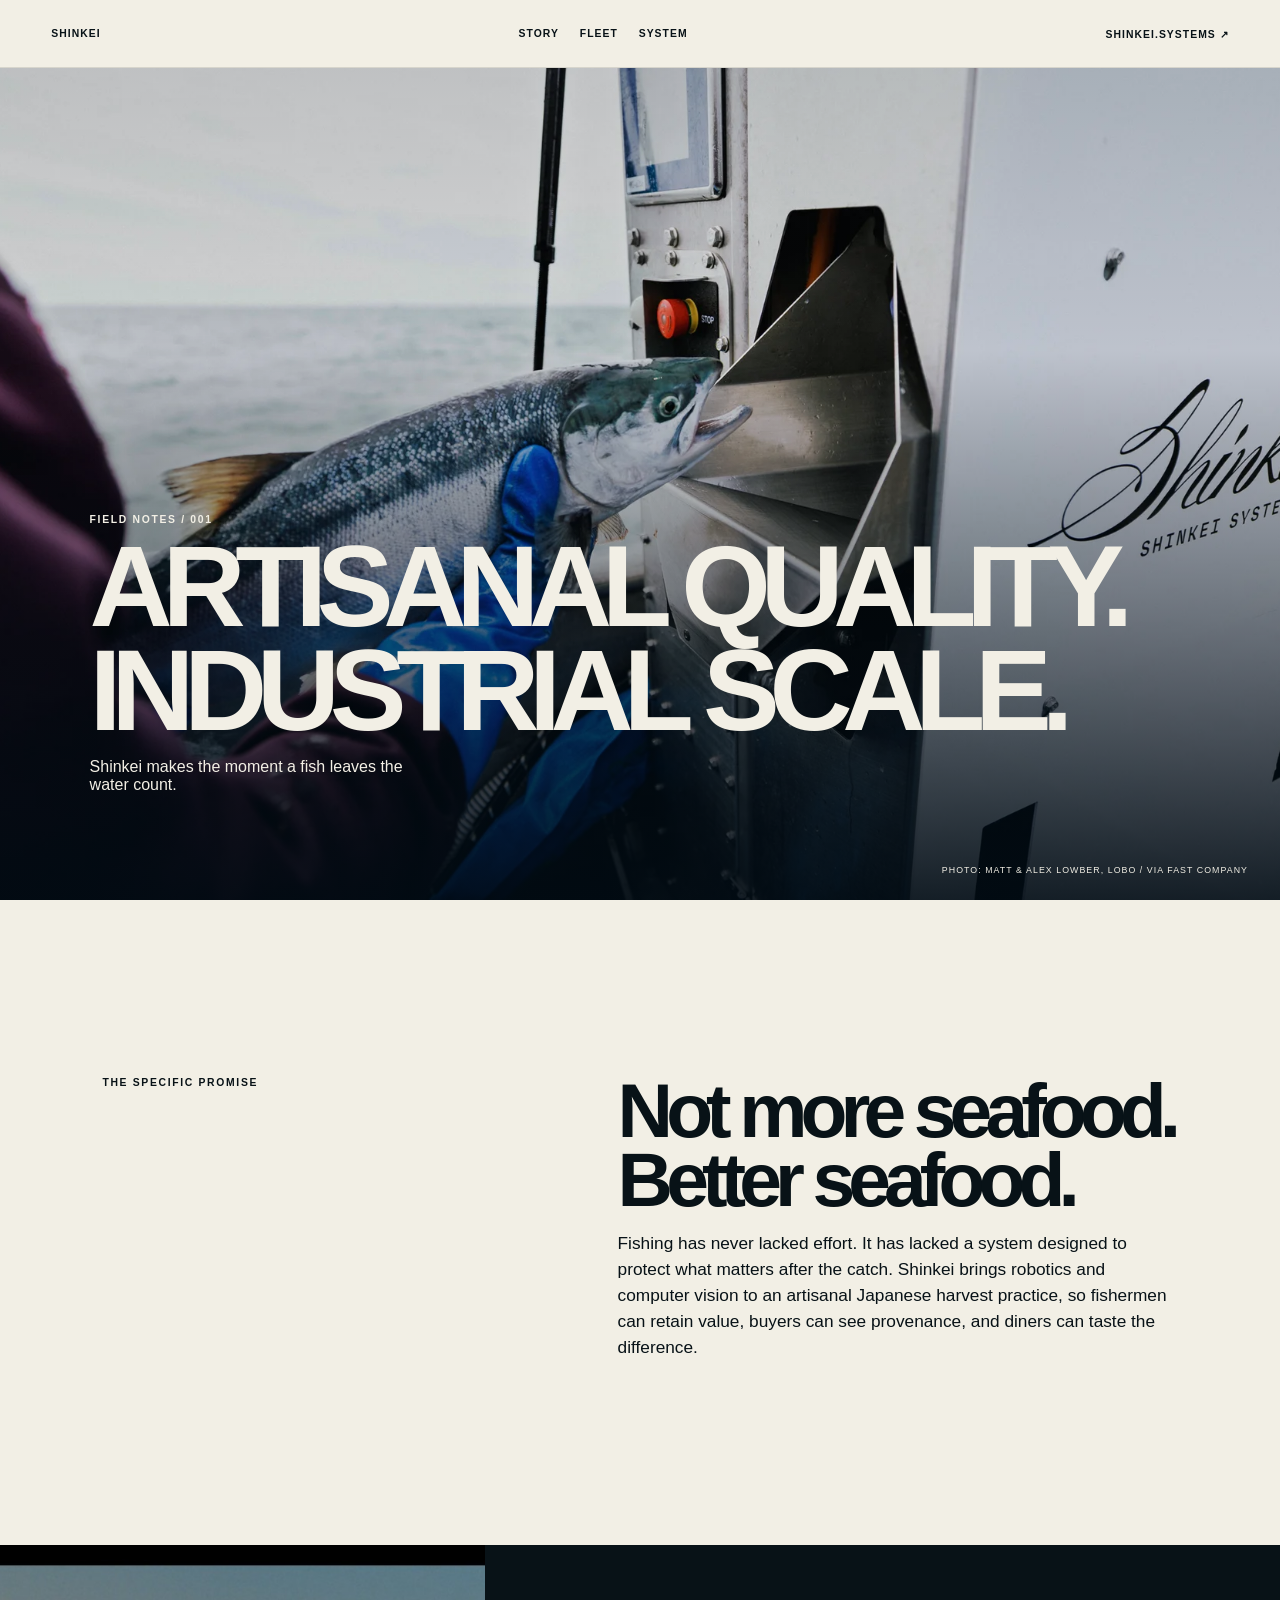
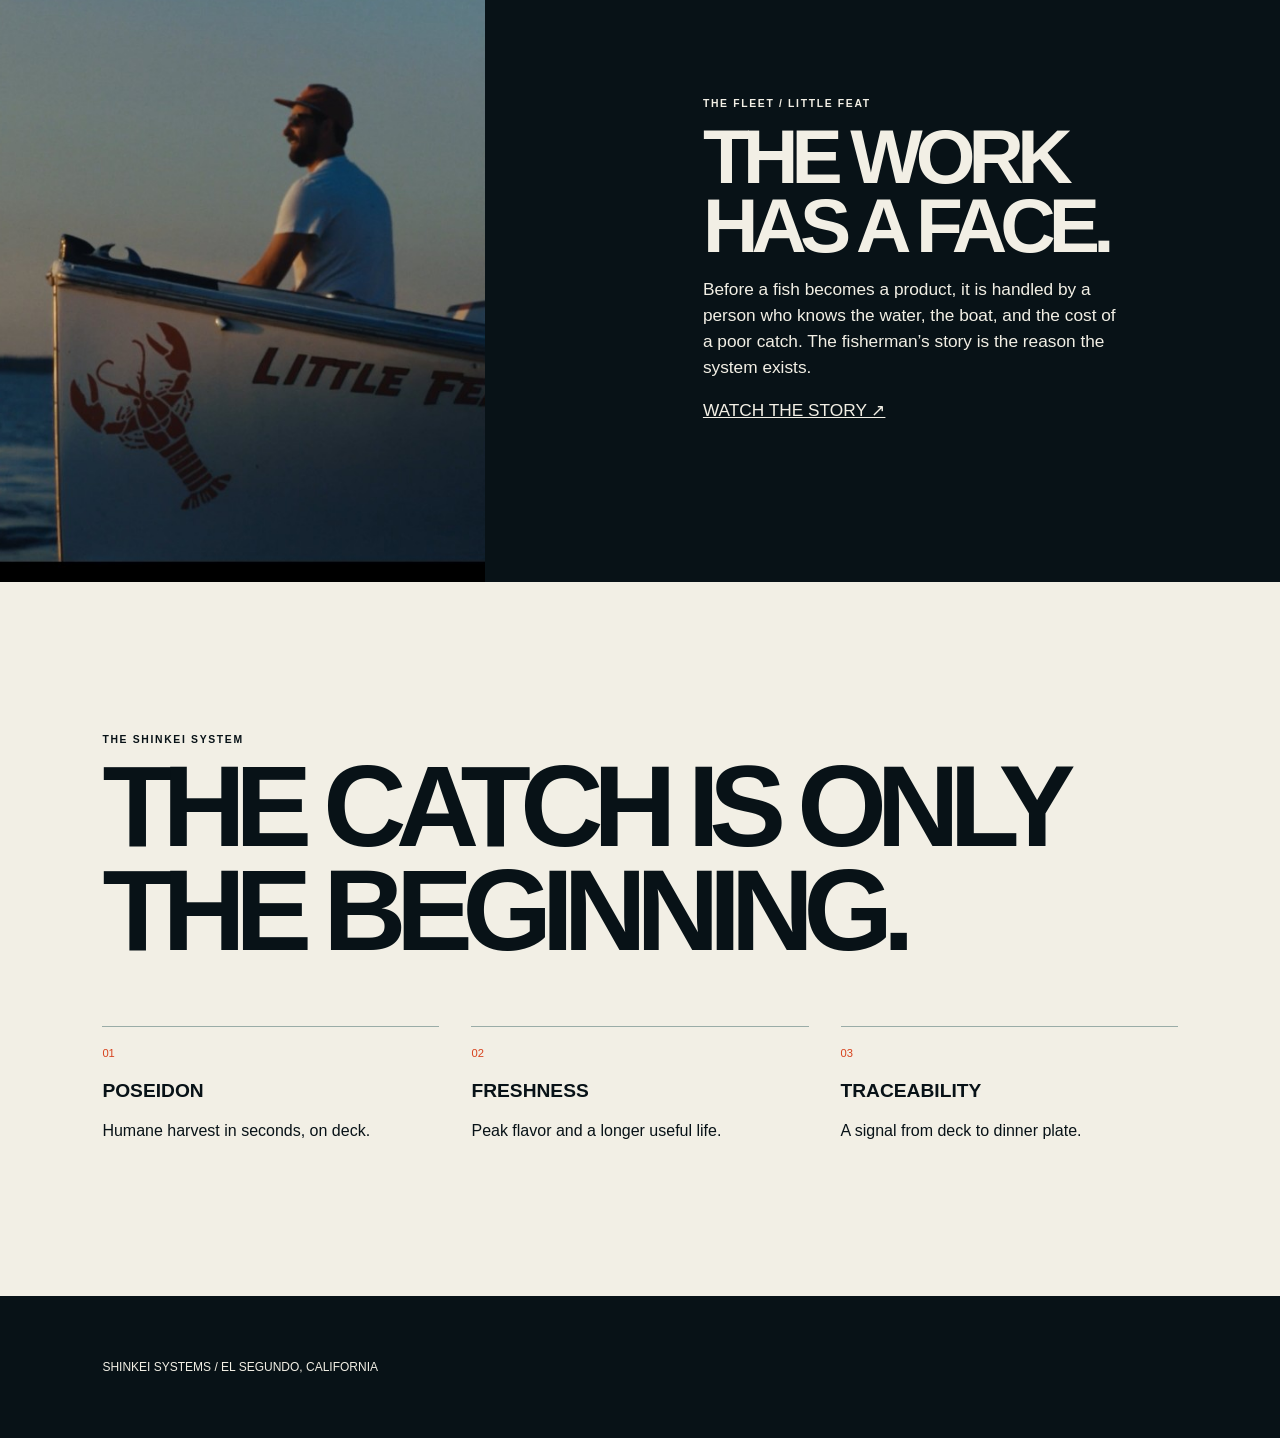
==== docs/index.html @ 066106db "Add static GitHub Pages site" ====
<!doctype html><html lang="en"><head><meta charset="utf-8"><meta name="viewport" content="width=device-width,initial-scale=1"><title>Shinkei Field Notes</title><style>html{scroll-behavior:smooth}*{box-sizing:border-box}body{margin:0;background:#f2efe5;color:#081217;font-family:Arial,sans-serif}a{color:inherit}.nav{height:68px;display:flex;align-items:center;justify-content:space-between;padding:0 4vw;border-bottom:1px solid #d7d5cc}.wordmark{font-weight:900;font-size:1.25rem;letter-spacing:-.09em;text-decoration:none}.nav a{font-size:.65rem;font-weight:bold;letter-spacing:.1em;text-decoration:none}.nav nav{display:flex;gap:1.3rem}.hero{min-height:calc(100vh - 68px);position:relative;color:#f2efe5;overflow:hidden}.hero img{position:absolute;width:100%;height:100%;object-fit:cover}.hero:after{content:"";position:absolute;inset:0;background:linear-gradient(0deg,rgba(1,11,19,.9),rgba(1,11,19,.08) 66%,rgba(1,11,19,.18))}.hero div{position:absolute;z-index:1;bottom:0;padding:0 7vw 7vw}.eyebrow{font-size:.65rem;font-weight:bold;letter-spacing:.16em}.hero h1,h2{font-size:clamp(3rem,9vw,10rem);line-height:.9;letter-spacing:-.09em;margin:.6rem 0;font-weight:900}.hero p{max-width:350px}.caption{position:absolute;z-index:1;right:2rem;bottom:1rem;font-size:.55rem;letter-spacing:.12em}.manifesto,.fisher{padding:13vw 8vw;display:grid;grid-template-columns:1fr 1.4fr;gap:9vw}.manifesto h2,.fisher h2{font-size:clamp(2.8rem,6vw,7rem)}.manifesto div,.fisher div{font-size:1.08rem;line-height:1.5;max-width:620px}.fisher{background:#081217;color:#f2efe5;padding:0;align-items:stretch}.fisher img{width:100%;height:100%;min-height:550px;object-fit:cover}.fisher div{padding:11vw 8vw}.proof{padding:11vw 8vw}.proof ol{list-style:none;padding:0;margin:4rem 0 0;display:grid;grid-template-columns:repeat(3,1fr);gap:2rem}.proof li{border-top:1px solid #9aaca7;padding-top:1rem}.proof span{color:#d7421d;font-size:.7rem}.proof h3{font-size:1.2rem}.footer{padding:4rem 8vw;background:#081217;color:#f2efe5;font-size:.75rem}@media(max-width:700px){.nav nav{display:none}.manifesto,.fisher{display:block;padding:5rem 1.5rem}.fisher{padding:0}.fisher img{min-height:340px}.fisher div{padding:4rem 1.5rem}.proof{padding:5rem 1.5rem}.proof ol{display:block}.proof li{margin:2rem 0}.caption{left:1.5rem;right:auto}}</style></head><body><header class="nav"><a class="wordmark" href="#top">SHINKEI</a><nav><a href="#story">STORY</a><a href="#fleet">FLEET</a><a href="#system">SYSTEM</a></nav><a href="https://shinkei.systems/">SHINKEI.SYSTEMS ↗</a></header><main><section class="hero" id="top"><img src="assets/hero.jpg" alt="A fisherman guides a salmon toward a Shinkei processing machine on deck."><div><p class="eyebrow">FIELD NOTES / 001</p><h1>ARTISANAL QUALITY.<br>INDUSTRIAL SCALE.</h1><p>Shinkei makes the moment a fish leaves the water count.</p></div><p class="caption">PHOTO: MATT &amp; ALEX LOWBER, LOBO / VIA FAST COMPANY</p></section><section class="manifesto" id="story"><p class="eyebrow">THE SPECIFIC PROMISE</p><div><h2>Not more seafood.<br>Better seafood.</h2><p>Fishing has never lacked effort. It has lacked a system designed to protect what matters after the catch. Shinkei brings robotics and computer vision to an artisanal Japanese harvest practice, so fishermen can retain value, buyers can see provenance, and diners can taste the difference.</p></div></section><section class="fisher" id="fleet"><img src="assets/little-feat.jpg" alt="A fisherman at the helm of Little Feat at sunset."><div><p class="eyebrow">THE FLEET / LITTLE FEAT</p><h2>THE WORK HAS A FACE.</h2><p>Before a fish becomes a product, it is handled by a person who knows the water, the boat, and the cost of a poor catch. The fisherman’s story is the reason the system exists.</p><p><a href="https://www.youtube.com/watch?v=gtQcduy-s-0">WATCH THE STORY ↗</a></p></div></section><section class="proof" id="system"><p class="eyebrow">THE SHINKEI SYSTEM</p><h2>THE CATCH IS ONLY<br>THE BEGINNING.</h2><ol><li><span>01</span><h3>POSEIDON</h3><p>Humane harvest in seconds, on deck.</p></li><li><span>02</span><h3>FRESHNESS</h3><p>Peak flavor and a longer useful life.</p></li><li><span>03</span><h3>TRACEABILITY</h3><p>A signal from deck to dinner plate.</p></li></ol></section></main><footer class="footer">SHINKEI SYSTEMS / EL SEGUNDO, CALIFORNIA</footer></body></html>
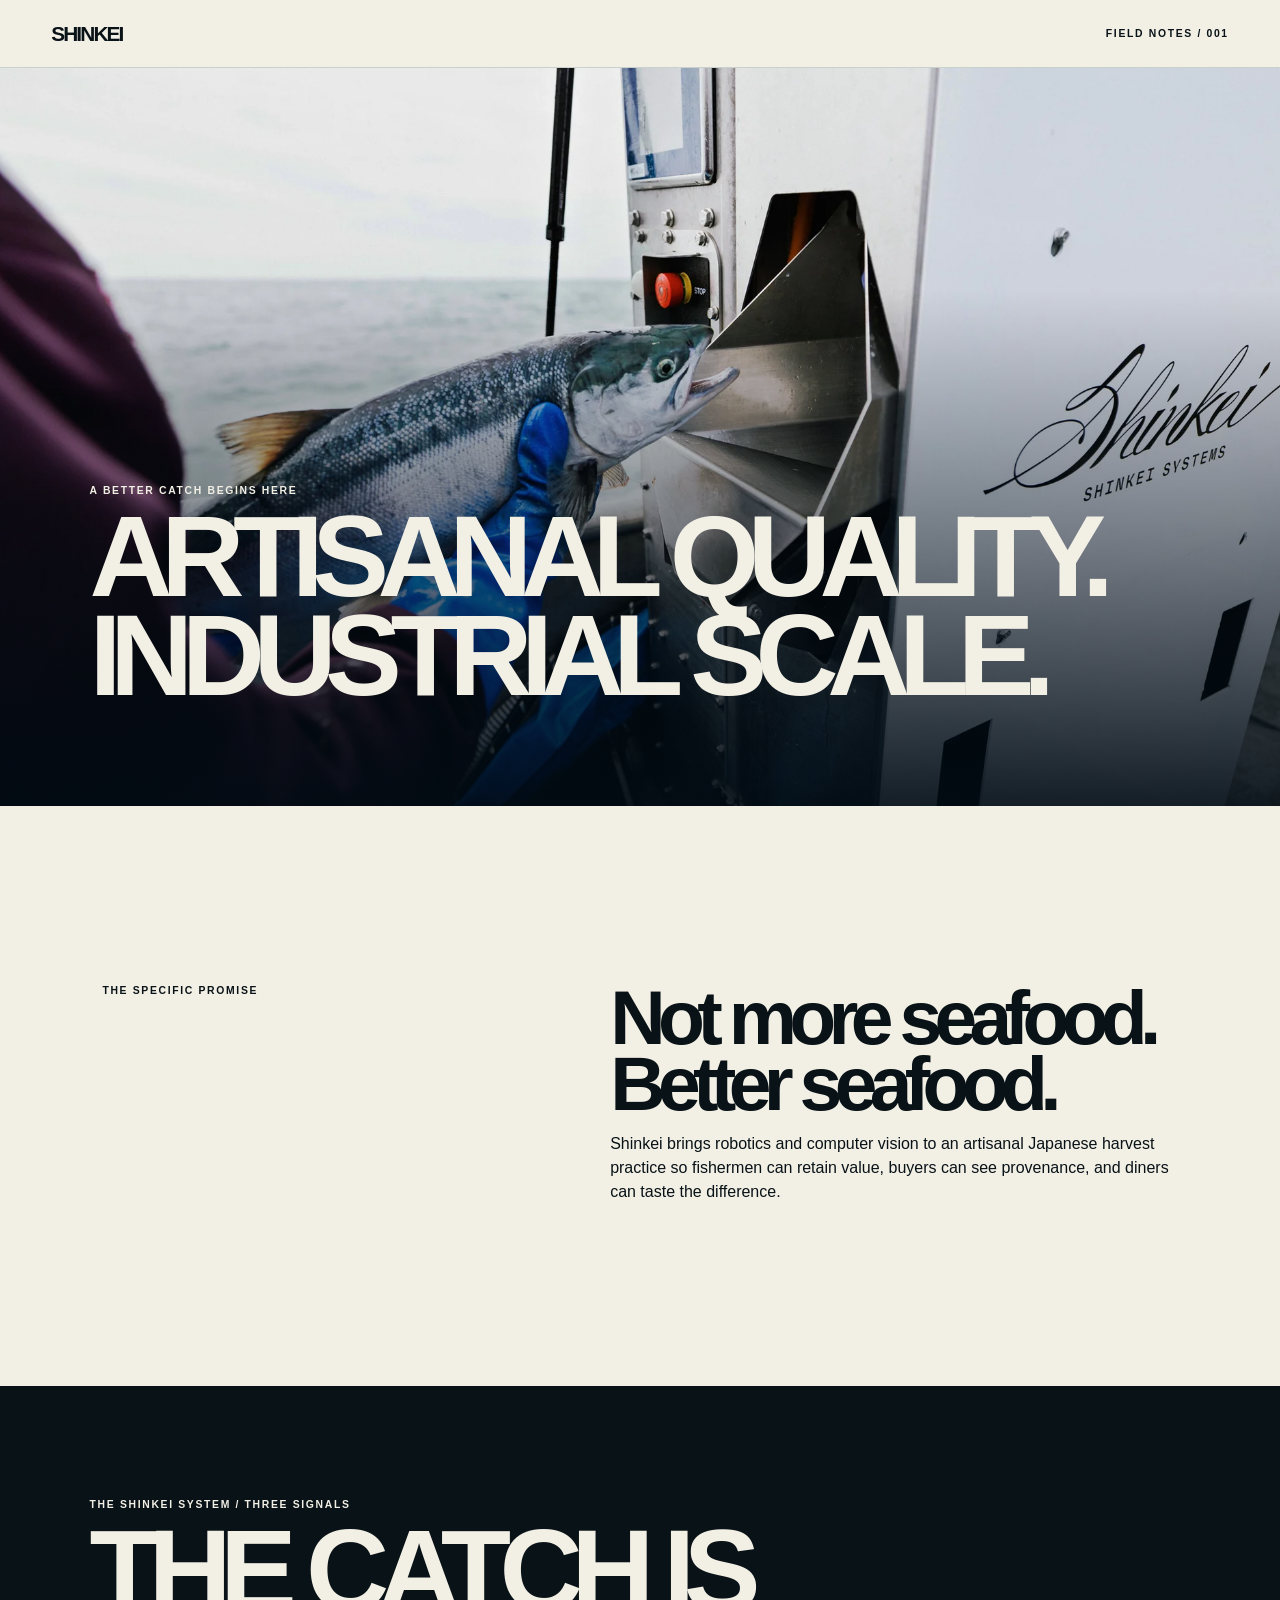
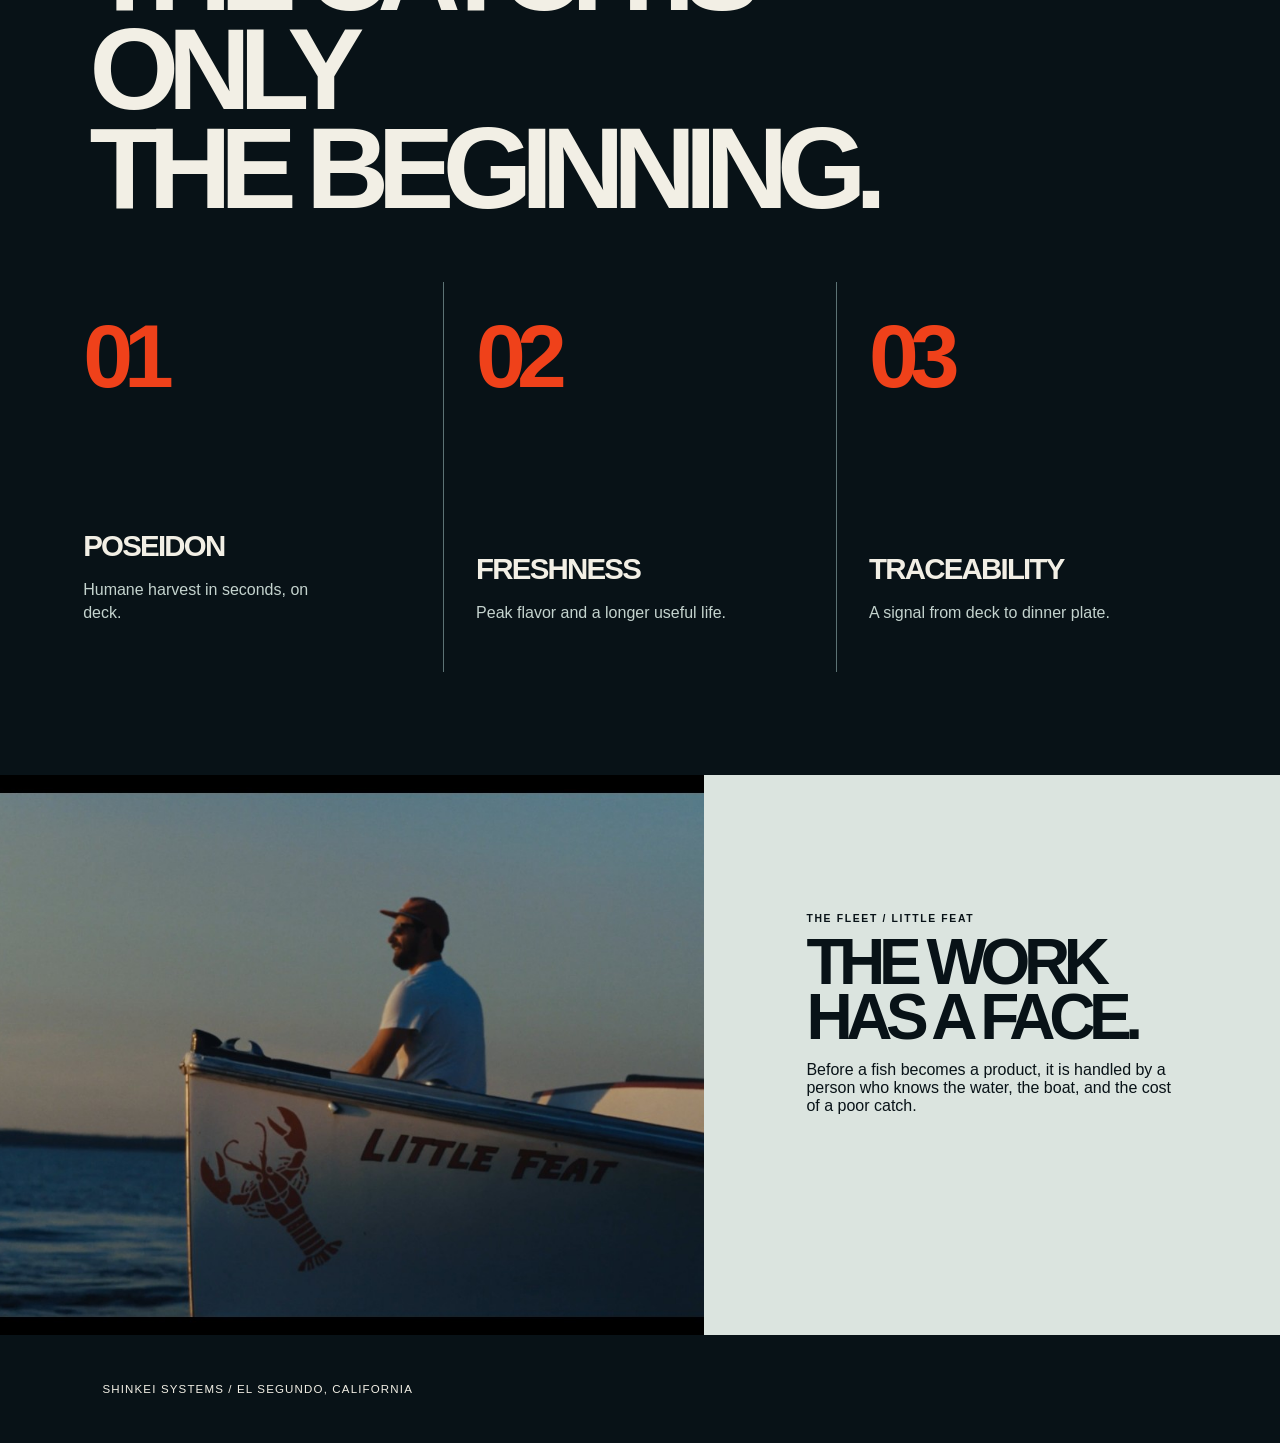
==== commit b3c27cdf: "Transform proof points into system signals" ====
--- a/docs/index.html
+++ b/docs/index.html
@@ -1 +1 @@
-<!doctype html><html lang="en"><head><meta charset="utf-8"><meta name="viewport" content="width=device-width,initial-scale=1"><title>Shinkei Field Notes</title><style>html{scroll-behavior:smooth}*{box-sizing:border-box}body{margin:0;background:#f2efe5;color:#081217;font-family:Arial,sans-serif}a{color:inherit}.nav{height:68px;display:flex;align-items:center;justify-content:space-between;padding:0 4vw;border-bottom:1px solid #d7d5cc}.wordmark{font-weight:900;font-size:1.25rem;letter-spacing:-.09em;text-decoration:none}.nav a{font-size:.65rem;font-weight:bold;letter-spacing:.1em;text-decoration:none}.nav nav{display:flex;gap:1.3rem}.hero{min-height:calc(100vh - 68px);position:relative;color:#f2efe5;overflow:hidden}.hero img{position:absolute;width:100%;height:100%;object-fit:cover}.hero:after{content:"";position:absolute;inset:0;background:linear-gradient(0deg,rgba(1,11,19,.9),rgba(1,11,19,.08) 66%,rgba(1,11,19,.18))}.hero div{position:absolute;z-index:1;bottom:0;padding:0 7vw 7vw}.eyebrow{font-size:.65rem;font-weight:bold;letter-spacing:.16em}.hero h1,h2{font-size:clamp(3rem,9vw,10rem);line-height:.9;letter-spacing:-.09em;margin:.6rem 0;font-weight:900}.hero p{max-width:350px}.caption{position:absolute;z-index:1;right:2rem;bottom:1rem;font-size:.55rem;letter-spacing:.12em}.manifesto,.fisher{padding:13vw 8vw;display:grid;grid-template-columns:1fr 1.4fr;gap:9vw}.manifesto h2,.fisher h2{font-size:clamp(2.8rem,6vw,7rem)}.manifesto div,.fisher div{font-size:1.08rem;line-height:1.5;max-width:620px}.fisher{background:#081217;color:#f2efe5;padding:0;align-items:stretch}.fisher img{width:100%;height:100%;min-height:550px;object-fit:cover}.fisher div{padding:11vw 8vw}.proof{padding:11vw 8vw}.proof ol{list-style:none;padding:0;margin:4rem 0 0;display:grid;grid-template-columns:repeat(3,1fr);gap:2rem}.proof li{border-top:1px solid #9aaca7;padding-top:1rem}.proof span{color:#d7421d;font-size:.7rem}.proof h3{font-size:1.2rem}.footer{padding:4rem 8vw;background:#081217;color:#f2efe5;font-size:.75rem}@media(max-width:700px){.nav nav{display:none}.manifesto,.fisher{display:block;padding:5rem 1.5rem}.fisher{padding:0}.fisher img{min-height:340px}.fisher div{padding:4rem 1.5rem}.proof{padding:5rem 1.5rem}.proof ol{display:block}.proof li{margin:2rem 0}.caption{left:1.5rem;right:auto}}</style></head><body><header class="nav"><a class="wordmark" href="#top">SHINKEI</a><nav><a href="#story">STORY</a><a href="#fleet">FLEET</a><a href="#system">SYSTEM</a></nav><a href="https://shinkei.systems/">SHINKEI.SYSTEMS ↗</a></header><main><section class="hero" id="top"><img src="assets/hero.jpg" alt="A fisherman guides a salmon toward a Shinkei processing machine on deck."><div><p class="eyebrow">FIELD NOTES / 001</p><h1>ARTISANAL QUALITY.<br>INDUSTRIAL SCALE.</h1><p>Shinkei makes the moment a fish leaves the water count.</p></div><p class="caption">PHOTO: MATT &amp; ALEX LOWBER, LOBO / VIA FAST COMPANY</p></section><section class="manifesto" id="story"><p class="eyebrow">THE SPECIFIC PROMISE</p><div><h2>Not more seafood.<br>Better seafood.</h2><p>Fishing has never lacked effort. It has lacked a system designed to protect what matters after the catch. Shinkei brings robotics and computer vision to an artisanal Japanese harvest practice, so fishermen can retain value, buyers can see provenance, and diners can taste the difference.</p></div></section><section class="fisher" id="fleet"><img src="assets/little-feat.jpg" alt="A fisherman at the helm of Little Feat at sunset."><div><p class="eyebrow">THE FLEET / LITTLE FEAT</p><h2>THE WORK HAS A FACE.</h2><p>Before a fish becomes a product, it is handled by a person who knows the water, the boat, and the cost of a poor catch. The fisherman’s story is the reason the system exists.</p><p><a href="https://www.youtube.com/watch?v=gtQcduy-s-0">WATCH THE STORY ↗</a></p></div></section><section class="proof" id="system"><p class="eyebrow">THE SHINKEI SYSTEM</p><h2>THE CATCH IS ONLY<br>THE BEGINNING.</h2><ol><li><span>01</span><h3>POSEIDON</h3><p>Humane harvest in seconds, on deck.</p></li><li><span>02</span><h3>FRESHNESS</h3><p>Peak flavor and a longer useful life.</p></li><li><span>03</span><h3>TRACEABILITY</h3><p>A signal from deck to dinner plate.</p></li></ol></section></main><footer class="footer">SHINKEI SYSTEMS / EL SEGUNDO, CALIFORNIA</footer></body></html>
+<!doctype html><html lang="en"><head><meta charset="utf-8"><meta name="viewport" content="width=device-width,initial-scale=1"><title>Shinkei Field Notes</title><style>*{box-sizing:border-box}body{margin:0;background:#f2efe5;color:#081217;font-family:Arial,sans-serif}.nav{height:68px;padding:0 4vw;display:flex;align-items:center;justify-content:space-between;border-bottom:1px solid #c8d1cc}.brand{font-weight:900;font-size:1.3rem;letter-spacing:-.09em}.hero{min-height:82vh;position:relative;color:#f2efe5;overflow:hidden}.hero img{position:absolute;width:100%;height:100%;object-fit:cover}.hero:after{content:"";position:absolute;inset:0;background:linear-gradient(0deg,rgba(1,11,19,.9),transparent 70%)}.copy{position:absolute;z-index:1;bottom:0;padding:7vw}.eyebrow{font-size:.65rem;font-weight:bold;letter-spacing:.16em}.hero h1,h2{font-size:clamp(3rem,9vw,10rem);line-height:.86;letter-spacing:-.1em;margin:.7rem 0;font-weight:900}.note{display:grid;grid-template-columns:1fr 1.4fr;gap:8vw;padding:13vw 8vw}.note h2{font-size:clamp(2.8rem,6vw,7rem)}.note p{line-height:1.5;max-width:620px}.proof{background:#081217;color:#f2efe5;padding:8vw 4vw}.proof header{padding:0 3vw}.proof h2{max-width:900px}.signals{display:grid;grid-template-columns:repeat(3,1fr);gap:1px;background:#5c7274;margin-top:4rem}.signal{position:relative;min-height:390px;padding:2rem;display:flex;flex-direction:column;justify-content:flex-end;background:#081217}.num{position:absolute;top:1.4rem;left:2rem;color:#ef411a;font-size:clamp(4rem,7vw,8rem);font-weight:900;letter-spacing:-.1em}.signal h3{margin:0;font-size:clamp(1.5rem,2.3vw,2.5rem);letter-spacing:-.06em}.signal p{max-width:250px;line-height:1.4;color:#c4d3ce}.fisher{display:grid;grid-template-columns:1.1fr .9fr;background:#dbe4df}.fisher img{width:100%;height:100%;min-height:560px;object-fit:cover}.fisher div{padding:10vw 8vw}.fisher h2{font-size:clamp(2.8rem,5vw,6rem)}.footer{padding:3rem 8vw;background:#081217;color:#f2efe5;font-size:.72rem;letter-spacing:.1em}@media(max-width:700px){.note,.fisher{display:block;padding:5rem 1.5rem}.fisher{padding:0}.fisher img{min-height:360px}.fisher div{padding:4rem 1.5rem}.proof{padding:5rem 1.5rem}.proof header{padding:0}.signals{display:block}.signal{min-height:260px;border-bottom:1px solid #5c7274}}</style></head><body><header class="nav"><b class="brand">SHINKEI</b><span class="eyebrow">FIELD NOTES / 001</span></header><main><section class="hero"><img src="assets/hero.jpg" alt="A fisherman guides salmon into a Shinkei machine on deck."><div class="copy"><p class="eyebrow">A BETTER CATCH BEGINS HERE</p><h1>ARTISANAL QUALITY.<br>INDUSTRIAL SCALE.</h1></div></section><section class="note"><p class="eyebrow">THE SPECIFIC PROMISE</p><div><h2>Not more seafood.<br>Better seafood.</h2><p>Shinkei brings robotics and computer vision to an artisanal Japanese harvest practice so fishermen can retain value, buyers can see provenance, and diners can taste the difference.</p></div></section><section class="proof"><header><p class="eyebrow">THE SHINKEI SYSTEM / THREE SIGNALS</p><h2>THE CATCH IS ONLY<br>THE BEGINNING.</h2></header><div class="signals"><article class="signal"><b class="num">01</b><h3>POSEIDON</h3><p>Humane harvest in seconds, on deck.</p></article><article class="signal"><b class="num">02</b><h3>FRESHNESS</h3><p>Peak flavor and a longer useful life.</p></article><article class="signal"><b class="num">03</b><h3>TRACEABILITY</h3><p>A signal from deck to dinner plate.</p></article></div></section><section class="fisher"><img src="assets/little-feat.jpg" alt="A fisherman at the helm of Little Feat at sunset."><div><p class="eyebrow">THE FLEET / LITTLE FEAT</p><h2>THE WORK HAS A FACE.</h2><p>Before a fish becomes a product, it is handled by a person who knows the water, the boat, and the cost of a poor catch.</p></div></section></main><footer class="footer">SHINKEI SYSTEMS / EL SEGUNDO, CALIFORNIA</footer></body></html>
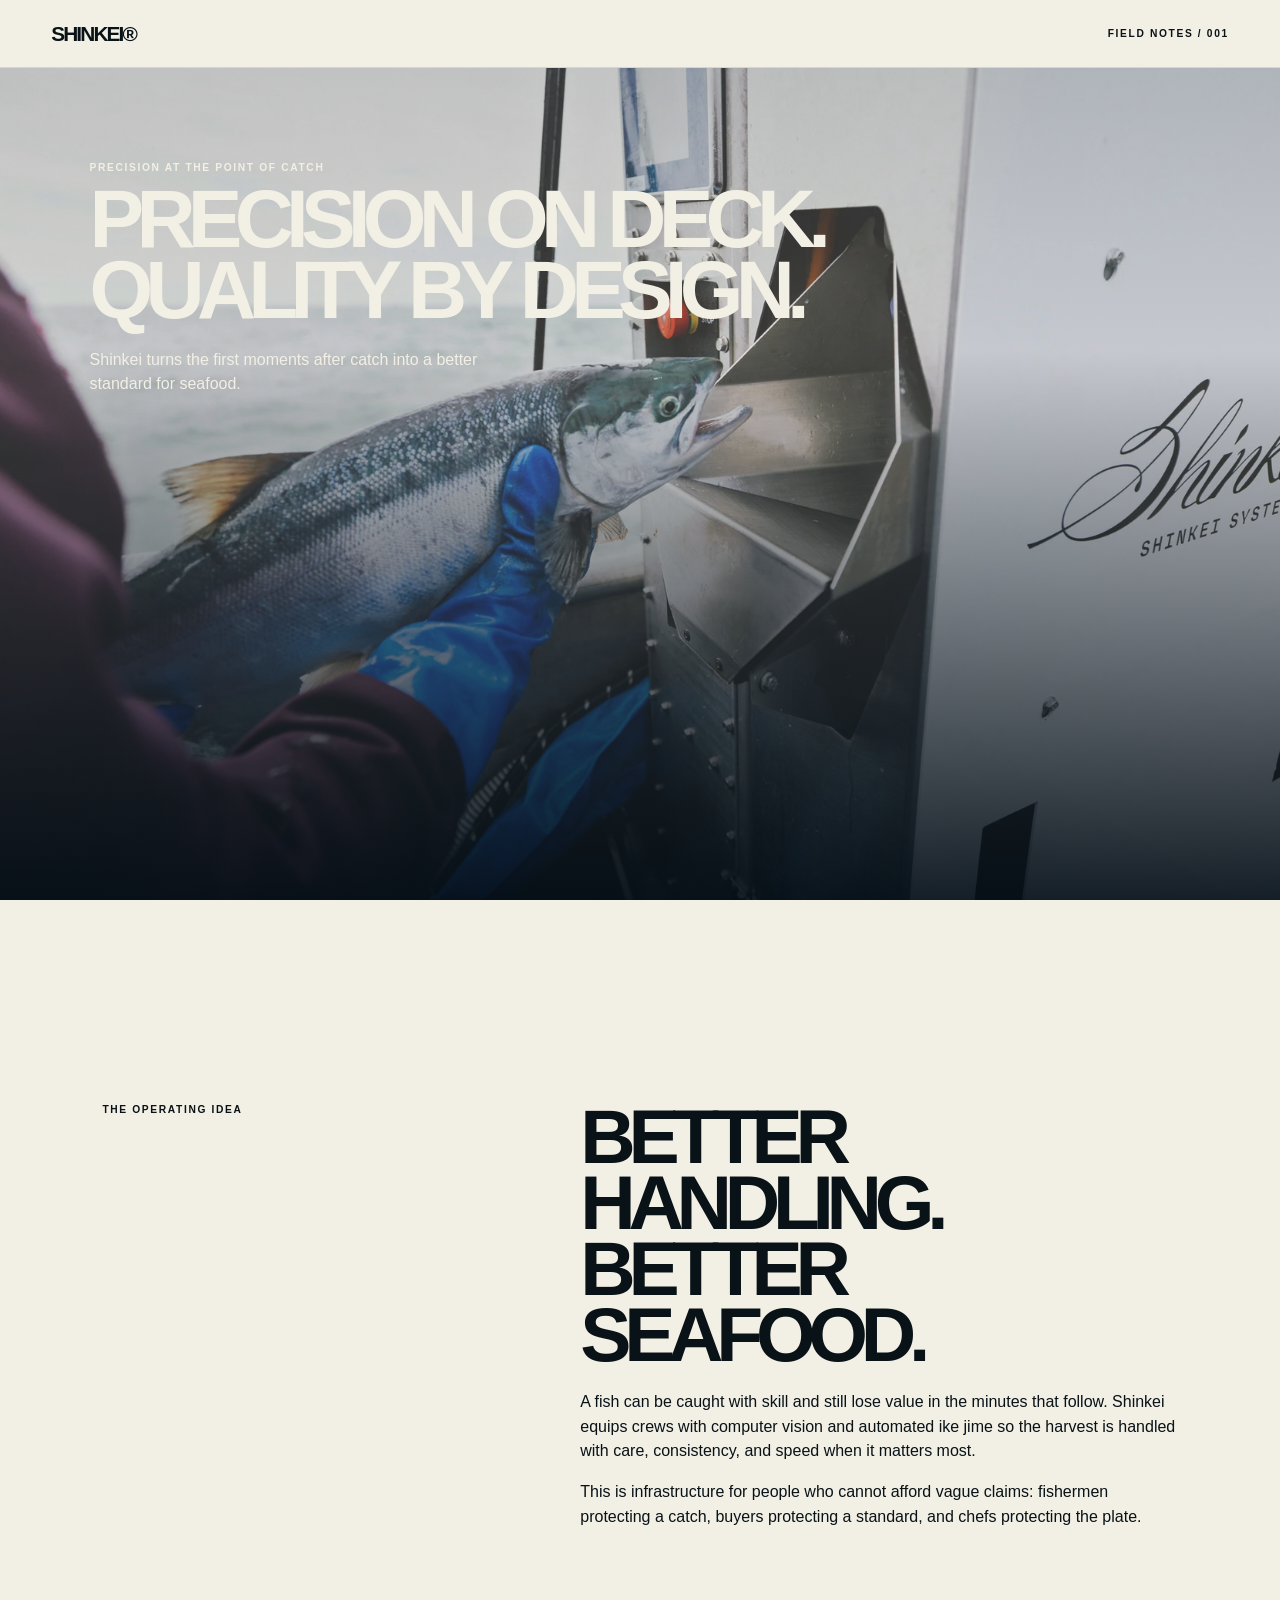
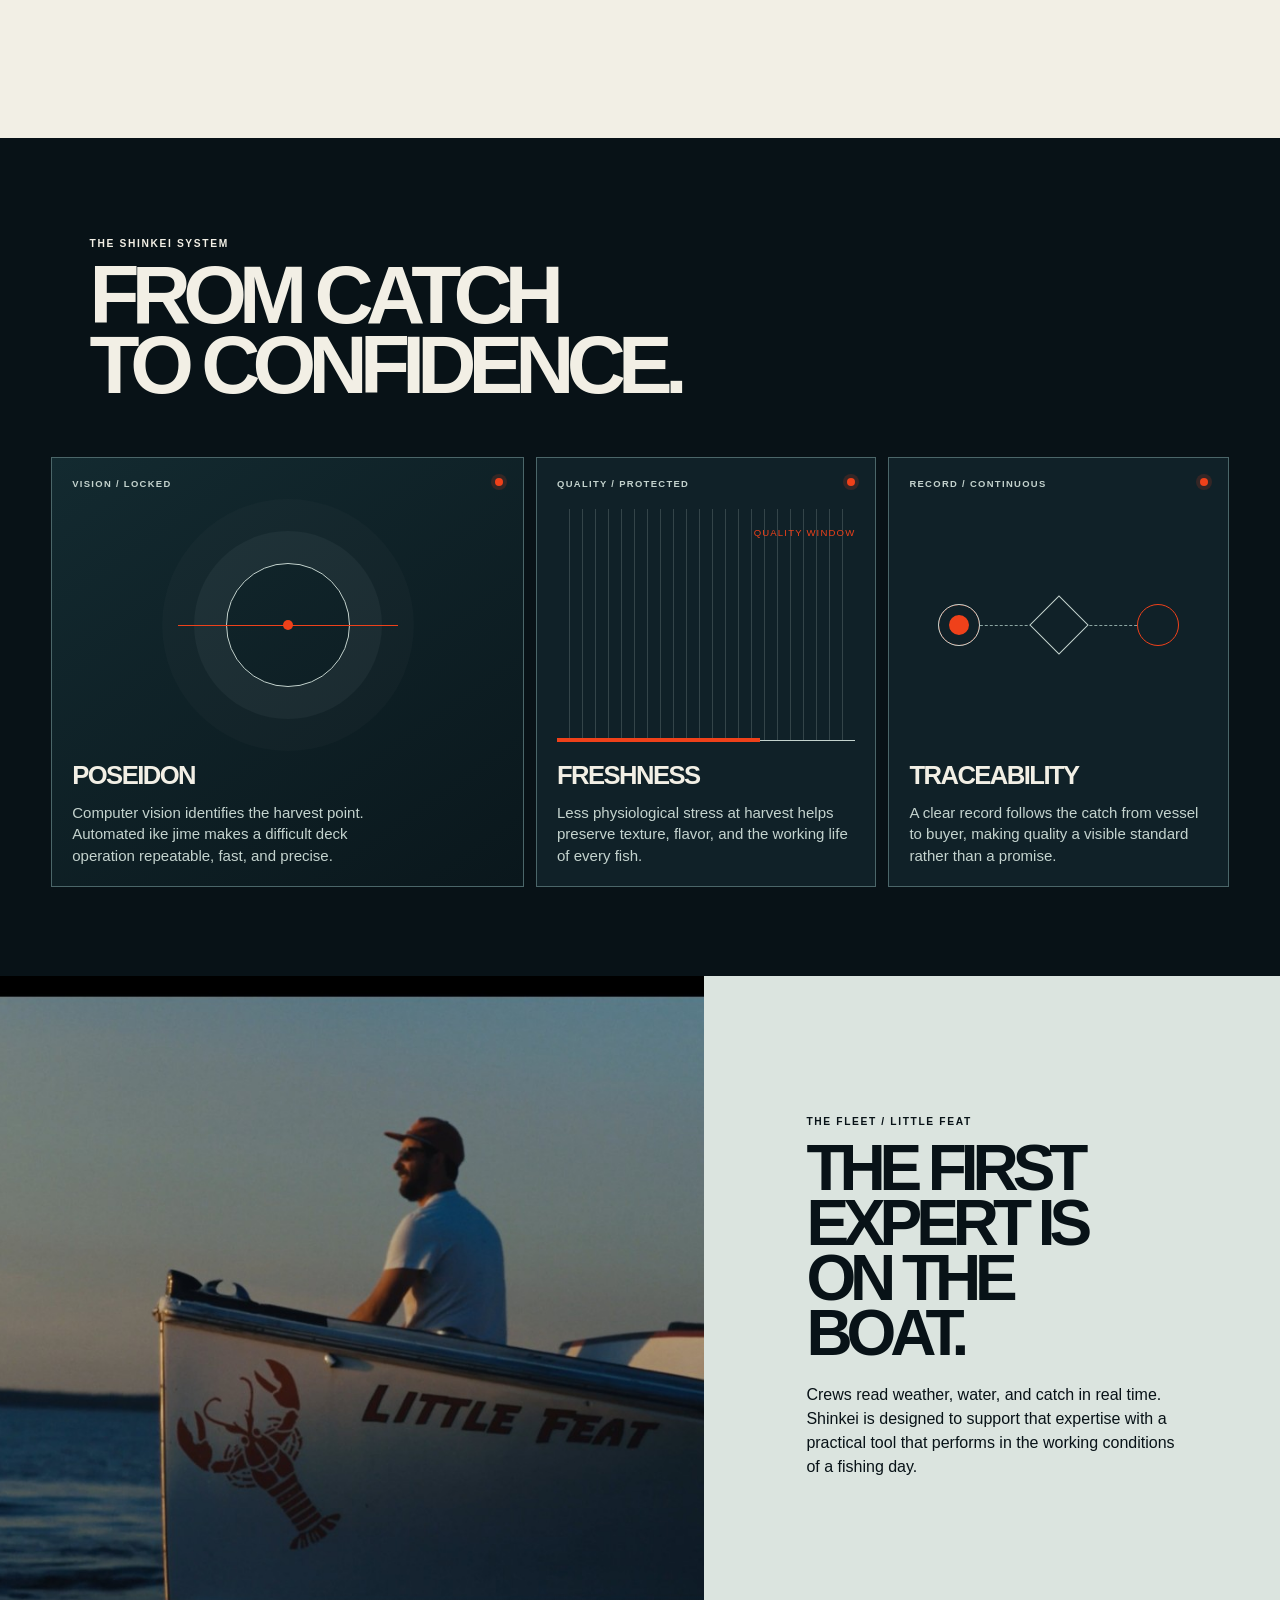
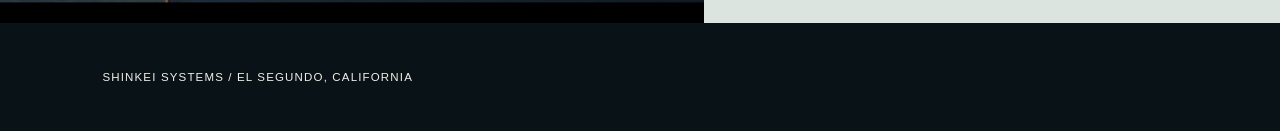
==== commit cbefcad8: "Sync GitHub Pages system modules" ====
--- a/docs/index.html
+++ b/docs/index.html
@@ -1 +1,4 @@
-<!doctype html><html lang="en"><head><meta charset="utf-8"><meta name="viewport" content="width=device-width,initial-scale=1"><title>Shinkei Field Notes</title><style>*{box-sizing:border-box}body{margin:0;background:#f2efe5;color:#081217;font-family:Arial,sans-serif}.nav{height:68px;padding:0 4vw;display:flex;align-items:center;justify-content:space-between;border-bottom:1px solid #c8d1cc}.brand{font-weight:900;font-size:1.3rem;letter-spacing:-.09em}.hero{min-height:82vh;position:relative;color:#f2efe5;overflow:hidden}.hero img{position:absolute;width:100%;height:100%;object-fit:cover}.hero:after{content:"";position:absolute;inset:0;background:linear-gradient(0deg,rgba(1,11,19,.9),transparent 70%)}.copy{position:absolute;z-index:1;bottom:0;padding:7vw}.eyebrow{font-size:.65rem;font-weight:bold;letter-spacing:.16em}.hero h1,h2{font-size:clamp(3rem,9vw,10rem);line-height:.86;letter-spacing:-.1em;margin:.7rem 0;font-weight:900}.note{display:grid;grid-template-columns:1fr 1.4fr;gap:8vw;padding:13vw 8vw}.note h2{font-size:clamp(2.8rem,6vw,7rem)}.note p{line-height:1.5;max-width:620px}.proof{background:#081217;color:#f2efe5;padding:8vw 4vw}.proof header{padding:0 3vw}.proof h2{max-width:900px}.signals{display:grid;grid-template-columns:repeat(3,1fr);gap:1px;background:#5c7274;margin-top:4rem}.signal{position:relative;min-height:390px;padding:2rem;display:flex;flex-direction:column;justify-content:flex-end;background:#081217}.num{position:absolute;top:1.4rem;left:2rem;color:#ef411a;font-size:clamp(4rem,7vw,8rem);font-weight:900;letter-spacing:-.1em}.signal h3{margin:0;font-size:clamp(1.5rem,2.3vw,2.5rem);letter-spacing:-.06em}.signal p{max-width:250px;line-height:1.4;color:#c4d3ce}.fisher{display:grid;grid-template-columns:1.1fr .9fr;background:#dbe4df}.fisher img{width:100%;height:100%;min-height:560px;object-fit:cover}.fisher div{padding:10vw 8vw}.fisher h2{font-size:clamp(2.8rem,5vw,6rem)}.footer{padding:3rem 8vw;background:#081217;color:#f2efe5;font-size:.72rem;letter-spacing:.1em}@media(max-width:700px){.note,.fisher{display:block;padding:5rem 1.5rem}.fisher{padding:0}.fisher img{min-height:360px}.fisher div{padding:4rem 1.5rem}.proof{padding:5rem 1.5rem}.proof header{padding:0}.signals{display:block}.signal{min-height:260px;border-bottom:1px solid #5c7274}}</style></head><body><header class="nav"><b class="brand">SHINKEI</b><span class="eyebrow">FIELD NOTES / 001</span></header><main><section class="hero"><img src="assets/hero.jpg" alt="A fisherman guides salmon into a Shinkei machine on deck."><div class="copy"><p class="eyebrow">A BETTER CATCH BEGINS HERE</p><h1>ARTISANAL QUALITY.<br>INDUSTRIAL SCALE.</h1></div></section><section class="note"><p class="eyebrow">THE SPECIFIC PROMISE</p><div><h2>Not more seafood.<br>Better seafood.</h2><p>Shinkei brings robotics and computer vision to an artisanal Japanese harvest practice so fishermen can retain value, buyers can see provenance, and diners can taste the difference.</p></div></section><section class="proof"><header><p class="eyebrow">THE SHINKEI SYSTEM / THREE SIGNALS</p><h2>THE CATCH IS ONLY<br>THE BEGINNING.</h2></header><div class="signals"><article class="signal"><b class="num">01</b><h3>POSEIDON</h3><p>Humane harvest in seconds, on deck.</p></article><article class="signal"><b class="num">02</b><h3>FRESHNESS</h3><p>Peak flavor and a longer useful life.</p></article><article class="signal"><b class="num">03</b><h3>TRACEABILITY</h3><p>A signal from deck to dinner plate.</p></article></div></section><section class="fisher"><img src="assets/little-feat.jpg" alt="A fisherman at the helm of Little Feat at sunset."><div><p class="eyebrow">THE FLEET / LITTLE FEAT</p><h2>THE WORK HAS A FACE.</h2><p>Before a fish becomes a product, it is handled by a person who knows the water, the boat, and the cost of a poor catch.</p></div></section></main><footer class="footer">SHINKEI SYSTEMS / EL SEGUNDO, CALIFORNIA</footer></body></html>
+<!doctype html>
+<html lang="en"><head><meta charset="utf-8"><meta name="viewport" content="width=device-width,initial-scale=1"><title>Shinkei Field Notes</title><style>
+*{box-sizing:border-box}body{margin:0;background:#f2efe5;color:#081217;font-family:Arial,Helvetica,sans-serif}.nav{height:68px;padding:0 4vw;display:flex;align-items:center;justify-content:space-between;border-bottom:1px solid #d7d5cc}.brand{font-weight:900;font-size:1.3rem;letter-spacing:-.09em}.eyebrow{font-size:.64rem;font-weight:bold;letter-spacing:.16em}.hero{min-height:calc(100vh - 68px);position:relative;color:#f2efe5;overflow:hidden}.hero img{position:absolute;width:100%;height:100%;object-fit:cover;opacity:.76}.hero:after{content:"";position:absolute;inset:0;background:linear-gradient(0deg,rgba(1,11,19,.9),rgba(1,11,19,.08) 66%,rgba(1,11,19,.18))}.copy{position:absolute;z-index:1;top:0;max-width:970px;padding:5.25rem 7vw 3rem}.hero h1,h2{font-size:clamp(3.4rem,6.4vw,7.5rem);line-height:.86;letter-spacing:-.095em;margin:.7rem 0 1.4rem;font-weight:900}.copy p:not(.eyebrow){max-width:390px;line-height:1.5}.note{display:grid;grid-template-columns:.85fr 1.4fr;gap:9vw;padding:15vw 8vw}.note h2{font-size:clamp(3rem,6vw,7rem)}.note p{line-height:1.55;max-width:650px}.system{background:#081217;color:#f2efe5;padding:7vw 4vw}.system header{padding:0 3vw}.system h2{max-width:900px;margin-bottom:3.5rem}.modules{display:grid;grid-template-columns:1.25fr .9fr .9fr;gap:12px;margin-top:1rem}.module{min-height:430px;padding:1.25rem;background:#102128;border:1px solid #4b6669;display:flex;flex-direction:column;justify-content:space-between;overflow:hidden}.head{display:flex;justify-content:space-between;color:#c4d3ce;font-size:.59rem;font-weight:bold;letter-spacing:.14em}.head i{width:8px;height:8px;border-radius:50%;background:#ef411a;box-shadow:0 0 0 4px rgba(239,65,26,.16)}.art{position:relative;flex:1;min-height:160px;margin:1.25rem 0}.module h3{margin:0;font-size:clamp(1.25rem,2vw,2rem);letter-spacing:-.06em}.module p{max-width:310px;margin:.8rem 0 0;line-height:1.4;color:#c4d3ce;font-size:.94rem}.poseidon{background:linear-gradient(145deg,#132a30,#0a171c)}.reticle{position:absolute;width:124px;height:124px;left:50%;top:50%;transform:translate(-50%,-50%);border:1px solid #c4d3ce;border-radius:50%;box-shadow:0 0 0 32px rgba(196,211,206,.05),0 0 0 64px rgba(196,211,206,.025)}.reticle:before{content:"";position:absolute;width:10px;height:10px;border-radius:50%;top:calc(50% - 5px);left:calc(50% - 5px);background:#ef411a}.reticle:after{content:"";position:absolute;width:220px;height:1px;left:-49px;top:61px;background:#ef411a;box-shadow:110px -110px 0 -.5px #c4d3ce,110px 110px 0 -.5px #c4d3ce}.window{border-bottom:1px solid #c4d3ce;background:repeating-linear-gradient(90deg,transparent 0 12px,rgba(196,211,206,.2) 12px 13px)}.window:before{content:"";position:absolute;left:0;bottom:-2px;width:68%;height:4px;background:#ef411a}.window:after{content:"QUALITY WINDOW";position:absolute;right:0;top:18px;color:#ef411a;font-size:.6rem;letter-spacing:.12em}.chain{display:grid;grid-template-columns:repeat(3,1fr);align-items:center}.chain:before{content:"";position:absolute;left:12%;right:12%;top:50%;border-top:1px dashed #8ca5a2}.chain i{position:relative;width:42px;height:42px;border-radius:50%;border:1px solid #c4d3ce;background:#102128;justify-self:center;z-index:1}.chain i:first-child{background:#ef411a;box-shadow:inset 0 0 0 10px #102128}.chain i:nth-child(2){border-radius:0;transform:rotate(45deg)}.chain i:last-child{border-color:#ef411a}.fisher{display:grid;grid-template-columns:1.1fr .9fr;background:#dbe4df}.fisher img{width:100%;height:100%;min-height:560px;object-fit:cover}.fisher div{padding:10vw 8vw}.fisher h2{font-size:clamp(2.8rem,5vw,6rem)}.fisher p{line-height:1.5}.footer{padding:3rem 8vw;background:#081217;color:#f2efe5;font-size:.72rem;letter-spacing:.1em}@media(max-width:700px){.nav{padding:0 1rem}.copy{padding:7rem 1.5rem 3rem}.hero h1{font-size:clamp(3.2rem,14vw,5rem)}.note,.fisher{display:block;padding:5rem 1.5rem}.fisher{padding:0}.fisher img{min-height:360px}.fisher div{padding:4rem 1.5rem}.system{padding:5rem 1.5rem}.system header{padding:0}.modules{grid-template-columns:1fr;gap:10px;margin-top:3rem}.module{min-height:340px}.art{min-height:110px}}
+</style></head><body><header class="nav"><b class="brand">SHINKEI®</b><span class="eyebrow">FIELD NOTES / 001</span></header><main><section class="hero"><img src="assets/hero.jpg" alt="A fisherman guides salmon into a Shinkei machine on deck."><div class="copy"><p class="eyebrow">PRECISION AT THE POINT OF CATCH</p><h1>PRECISION ON DECK.<br>QUALITY BY DESIGN.</h1><p>Shinkei turns the first moments after catch into a better standard for seafood.</p></div></section><section class="note"><p class="eyebrow">THE OPERATING IDEA</p><div><h2>BETTER HANDLING.<br>BETTER SEAFOOD.</h2><p>A fish can be caught with skill and still lose value in the minutes that follow. Shinkei equips crews with computer vision and automated ike jime so the harvest is handled with care, consistency, and speed when it matters most.</p><p>This is infrastructure for people who cannot afford vague claims: fishermen protecting a catch, buyers protecting a standard, and chefs protecting the plate.</p></div></section><section class="system"><header><p class="eyebrow">THE SHINKEI SYSTEM</p><h2>FROM CATCH<br>TO CONFIDENCE.</h2></header><div class="modules"><article class="module poseidon"><div class="head">VISION / LOCKED <i></i></div><div class="art"><b class="reticle"></b></div><div><h3>POSEIDON</h3><p>Computer vision identifies the harvest point. Automated ike jime makes a difficult deck operation repeatable, fast, and precise.</p></div></article><article class="module"><div class="head">QUALITY / PROTECTED <i></i></div><div class="art window"></div><div><h3>FRESHNESS</h3><p>Less physiological stress at harvest helps preserve texture, flavor, and the working life of every fish.</p></div></article><article class="module"><div class="head">RECORD / CONTINUOUS <i></i></div><div class="art chain"><i></i><i></i><i></i></div><div><h3>TRACEABILITY</h3><p>A clear record follows the catch from vessel to buyer, making quality a visible standard rather than a promise.</p></div></article></div></section><section class="fisher"><img src="assets/little-feat.jpg" alt="A fisherman at the helm of Little Feat at sunset."><div><p class="eyebrow">THE FLEET / LITTLE FEAT</p><h2>THE FIRST EXPERT IS ON THE BOAT.</h2><p>Crews read weather, water, and catch in real time. Shinkei is designed to support that expertise with a practical tool that performs in the working conditions of a fishing day.</p></div></section></main><footer class="footer">SHINKEI SYSTEMS / EL SEGUNDO, CALIFORNIA</footer></body></html>
